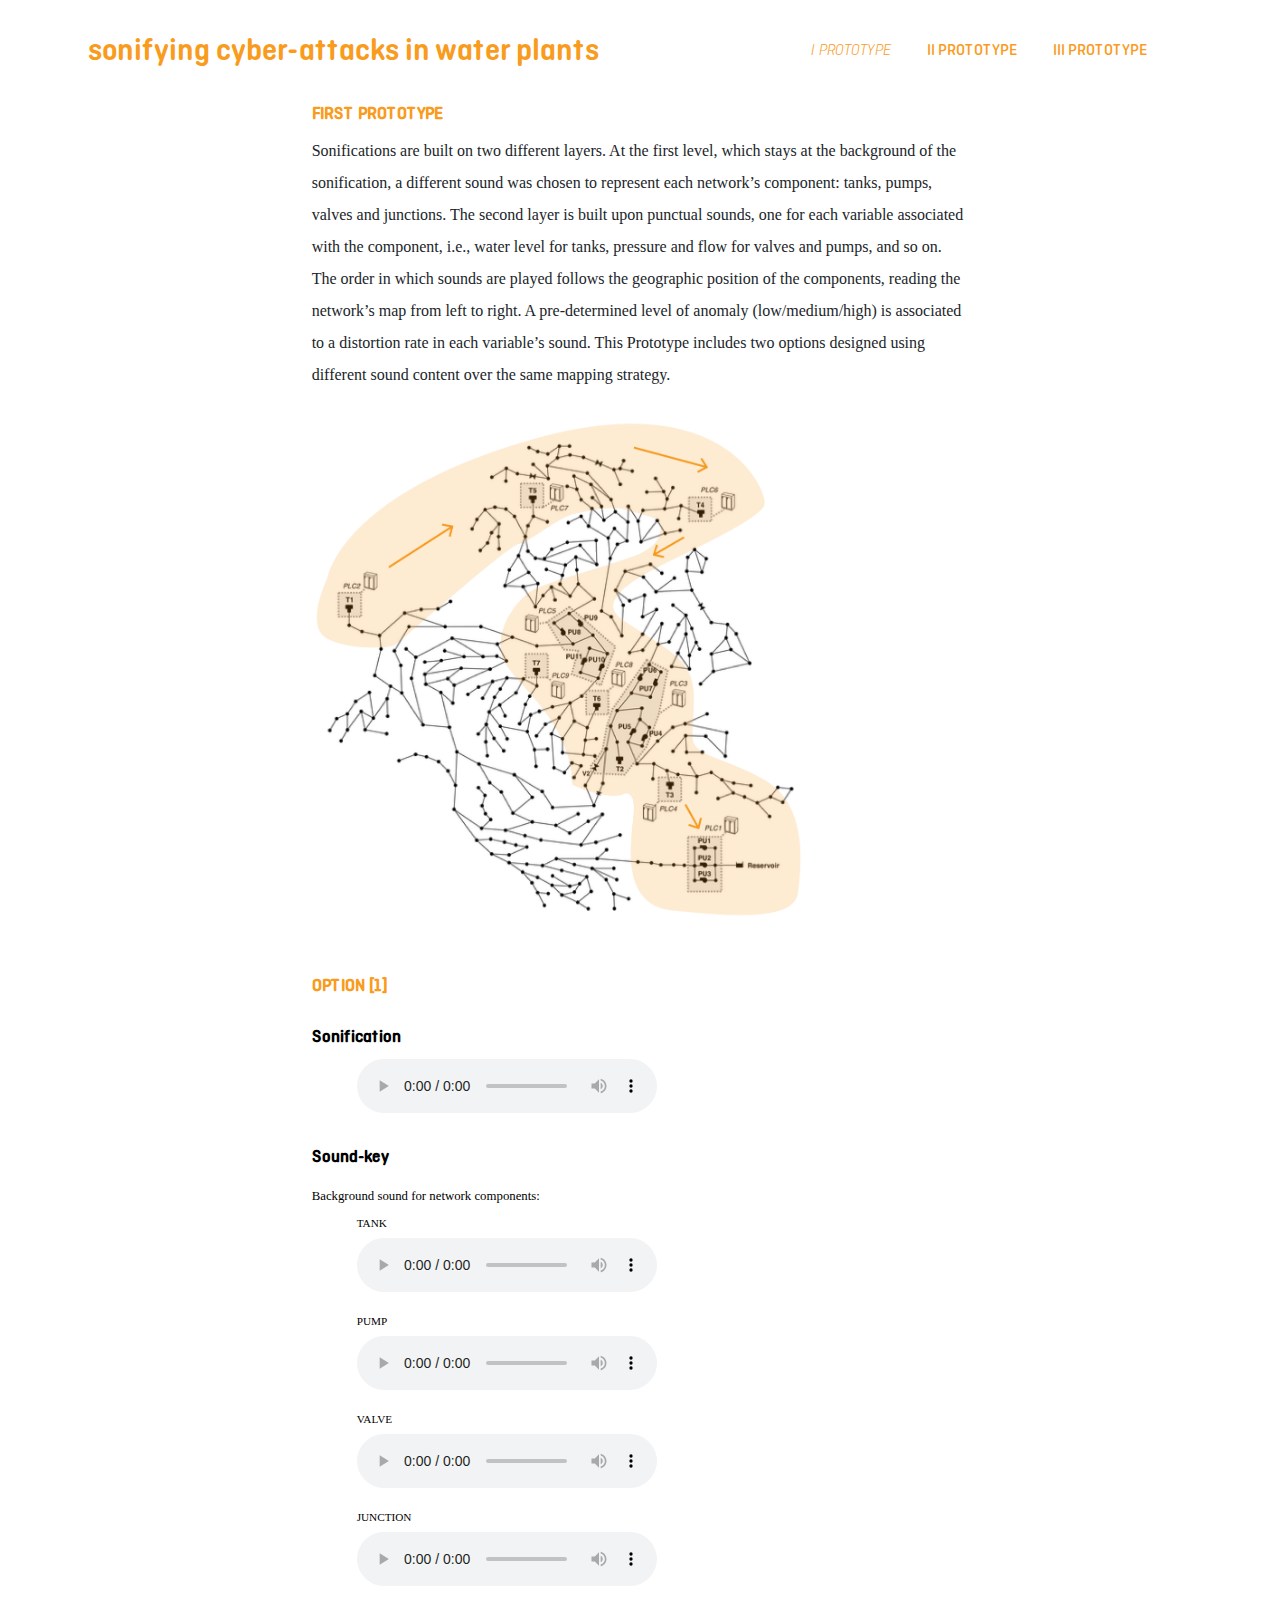
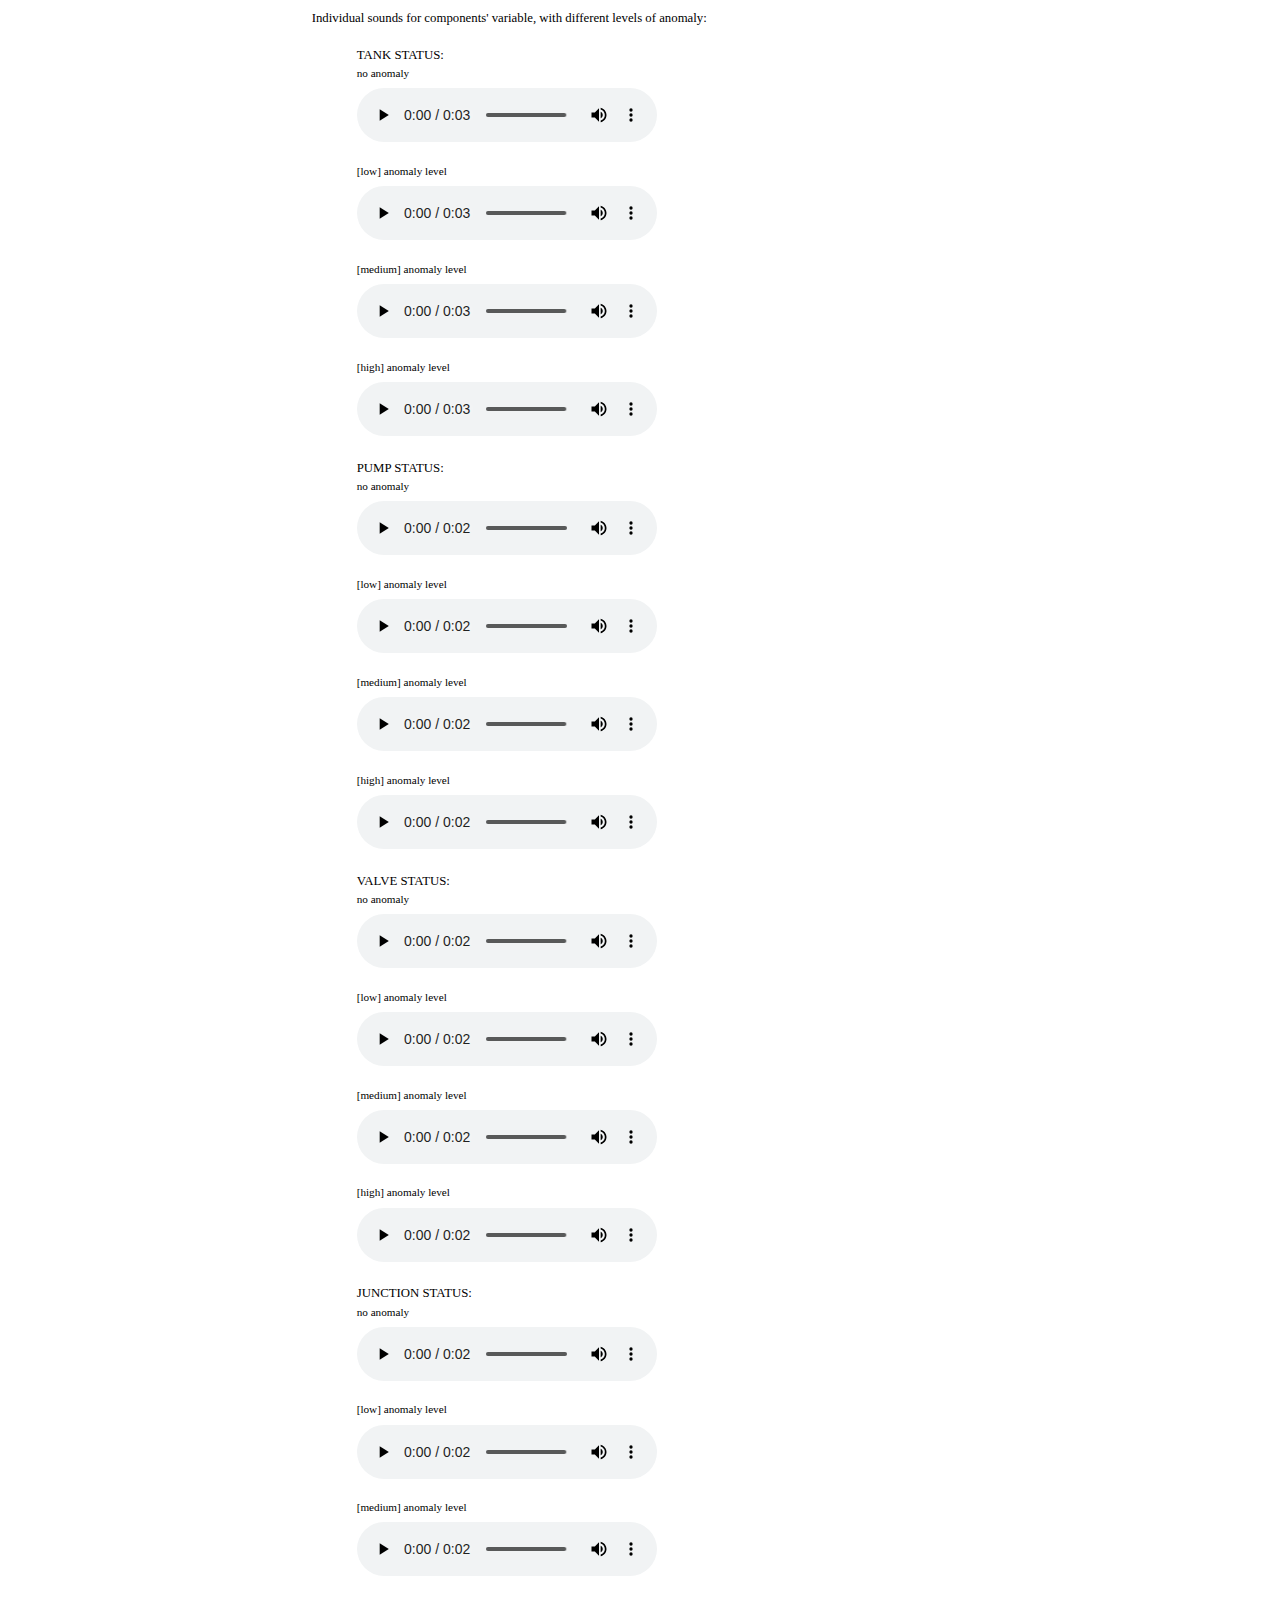
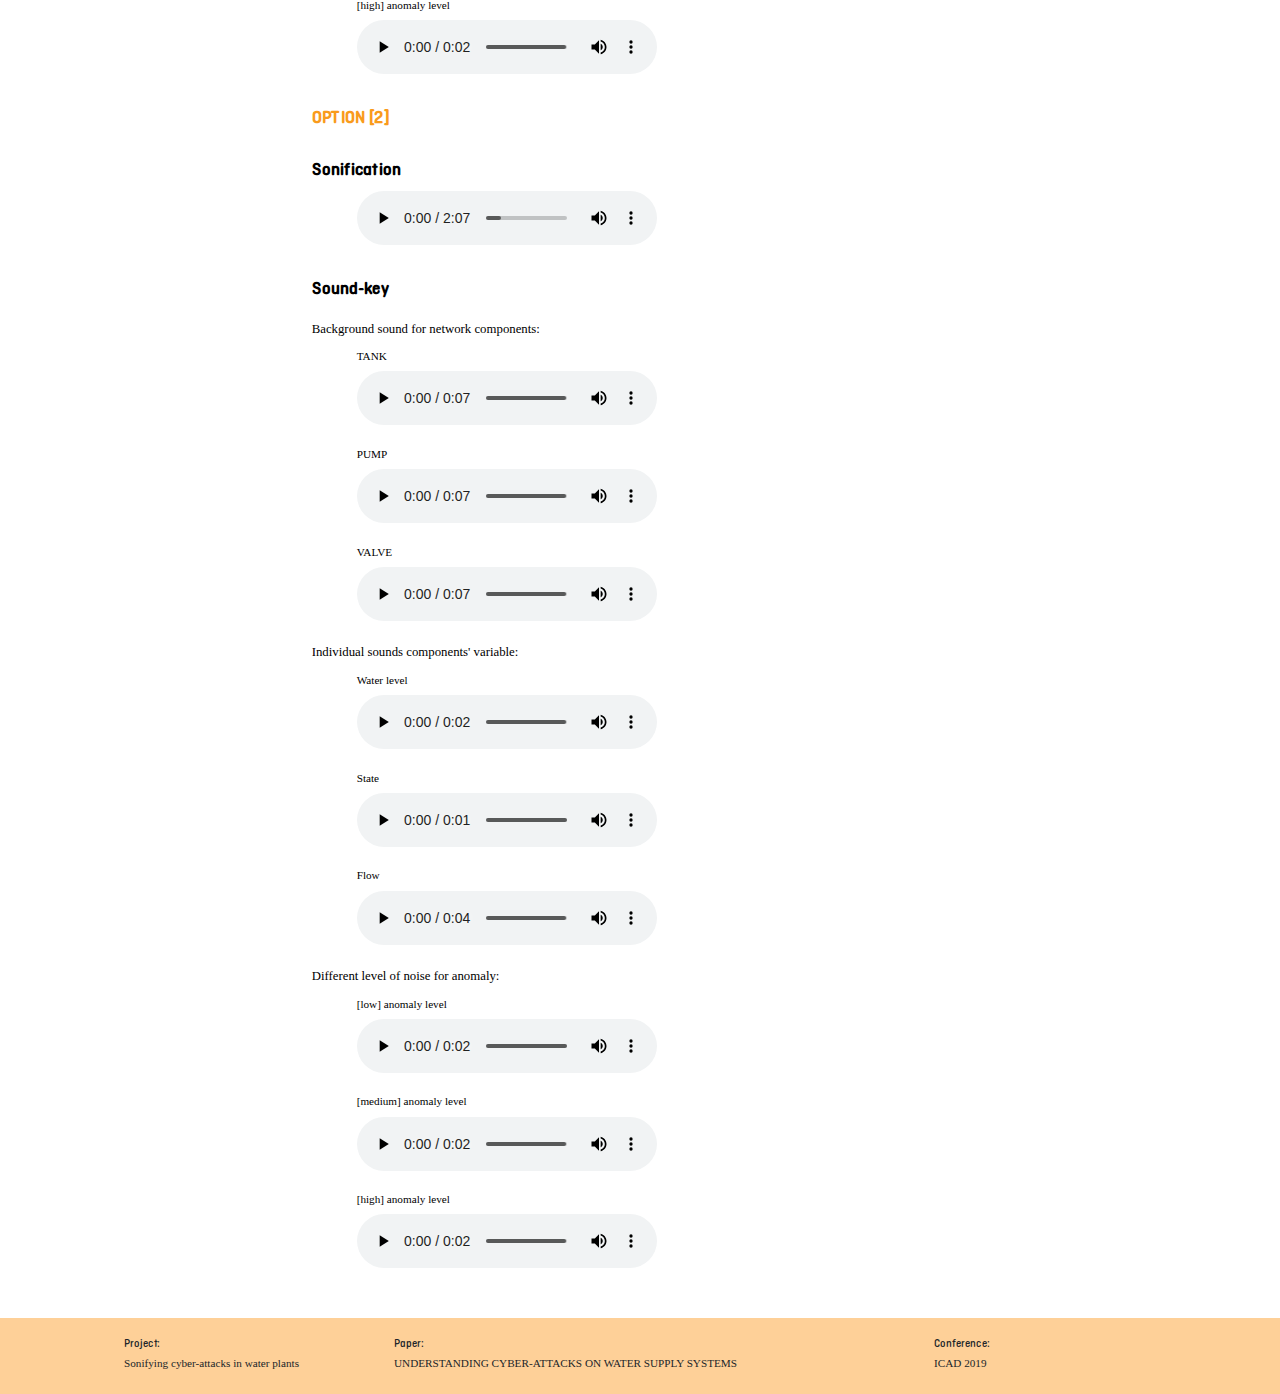
==== p1.html @ e841130e "01" ====
<!DOCTYPE html>
<html>

<head>
	<meta charset="utf-8">
	<meta name="viewport" content="width=device-width, initial-scale=1, shrink-to-fit=no">
	<title>data\sonification project:</title>

	<!-- fav icon link -->
	<link rel="shortcut icon" type="image/png" href="assets/fav.png" />

	<!-- fonts link -->
	<link href="https://fonts.googleapis.com/css?family=Chivo:100,300,400,700,900" rel="stylesheet">

	<link href="https://fonts.googleapis.com/css?family=Montserrat:100,200,300,400,400i,500,600,700,900" rel="stylesheet">

	<!-- Bootstrap CSS -->
	<link rel="stylesheet" href="https://maxcdn.bootstrapcdn.com/bootstrap/4.0.0/css/bootstrap.min.css" integrity="sha384-Gn5384xqQ1aoWXA+058RXPxPg6fy4IWvTNh0E263XmFcJlSAwiGgFAW/dAiS6JXm" crossorigin="anonymous">

	<!-- Your CSS -->
	<link rel="stylesheet" type="text/css" href="style.css">

</head>


<body>

	<header class="container navbar fixed-top navbar-expand-md">
		<button class="navbar-toggler" type="button" data-toggle="collapse" data-target="#navbar" aria-controls="navbarNav" aria-expanded="false" aria-label="Toggle navigation">
    		<span class="navbar-toggler-icon"></span>
  		</button>
		<a class="name" href="index.html">sonifying cyber-attacks in water plants</a>
		<div class="name2" href="presentation.html">s-c-a-w-p</div>
		<div class="collapse navbar-collapse justify-content-end" id="navbar">
			<a class="ciccio" href="p1.html">I PROTOTYPE</a>
			<a class="slim" href="p2.html">II PROTOTYPE</a>
			<a class="slim" href="p3.html">III PROTOTYPE</a>
		</div>
	</header>

	<main class="container col-md-7">

		<div class="domanda impo">FIRST PROTOTYPE</div>

		<div class="intro">
			Sonifications are built on two different layers. At the first level, which stays at the background of the sonification, a different sound was chosen to represent each network’s component: tanks, pumps, valves and junctions. The second layer is built upon punctual sounds, one for each variable associated with the component, i.e., water level for tanks, pressure and flow for valves and pumps, and so on. The order in which sounds are played follows the geographic position of the components, reading the network’s map from left to right. A pre-determined level of anomaly (low/medium/high) is associated to a distortion rate in each variable’s sound. This Prototype includes two options designed using different sound content over the same mapping strategy.
		</div>
		<img class="mappa" src="./assets/p1/p1-map.png">

		<div class="domanda impo">OPTION [1]</div>

		<div id="unoa">

			<div class="domanda importante">Sonification</div>
			<div class="district">
				<figure>
					<audio controls src="./assets/p1/o1/Scenario02.wav">
            			Your browser does not support the
						<code>audio</code> element.
    				</audio>
				</figure>
			</div>


			<div class="domanda importante">Sound-key</div>
			<div class="red">Background sound for network components:</div>
			<div class="district">
				<figure>
					<figcaption>TANK</figcaption>
					<audio controls src="./assets/p1/o1/Legenda/Components/Tank_EQ.wav">
            			Your browser does not support the
						<code>audio</code> element.
    				</audio>
				</figure>
				<figure>
					<figcaption>PUMP</figcaption>
					<audio controls src="./assets/p1/o1/Legenda/Components/Pump_EQ.wav">
            			Your browser does not support the
						<code>audio</code> element.
    				</audio>
				</figure>
				<figure>
					<figcaption>VALVE</figcaption>
					<audio controls src="./assets/p1/o1/Legenda/Components/Valve_EQ.wav">
            			Your browser does not support the
						<code>audio</code> element.
    				</audio>
				</figure>
				<figure>
					<figcaption>JUNCTION</figcaption>
					<audio controls src="./assets/p1/o1/Legenda/Components/Pressure_EQ.wav">
            			Your browser does not support the
						<code>audio</code> element.
    				</audio>
				</figure>

			</div>

			<div class="red">Individual sounds for components' variable, with different levels of anomaly:</div>
			<div class="district">
				<div class="red">TANK STATUS:</div>
				<figure>
					<figcaption>no anomaly</figcaption>
					<audio controls src="./assets/p1/o1/Legenda/Tank_Data/Tank_NoAnomaly.mp3">
            			Your browser does not support the
						<code>audio</code> element.
    				</audio>
				</figure>
				<figure>
					<figcaption>[low] anomaly level</figcaption>
					<audio controls src="./assets/p1/o1/Legenda/Tank_Data/Tank_Anomaly_UnLevel01.mp3">
            			Your browser does not support the
						<code>audio</code> element.
    				</audio>
				</figure>
				<figure>
					<figcaption>[medium] anomaly level</figcaption>
					<audio controls src="./assets/p1/o1/Legenda/Tank_Data/Tank_Anomaly_UnLevel02.mp3">
            			Your browser does not support the
						<code>audio</code> element.
    				</audio>
				</figure>
				<figure>
					<figcaption>[high] anomaly level</figcaption>
					<audio controls src="./assets/p1/o1/Legenda/Tank_Data/Tank_Anomaly_UnLevel03.mp3">
            			Your browser does not support the
						<code>audio</code> element.
    				</audio>
				</figure>
			</div>



			<div class="district">
				<div class="red">PUMP STATUS:</div>
				<figure>
					<figcaption>no anomaly</figcaption>
					<audio controls src="./assets/p1/o1/Legenda/Pump_Data/Pump_NoAnomaly.mp3">
            			Your browser does not support the
						<code>audio</code> element.
    				</audio>
				</figure>
				<figure>
					<figcaption>[low] anomaly level</figcaption>
					<audio controls src="./assets/p1/o1/Legenda/Pump_Data/Pump_Anomaly_UnLevel01.mp3">
            			Your browser does not support the
						<code>audio</code> element.
    				</audio>
				</figure>
				<figure>
					<figcaption>[medium] anomaly level</figcaption>
					<audio controls src="./assets/p1/o1/Legenda/Pump_Data/Pump_Anomaly_UnLevel02.mp3">
            			Your browser does not support the
						<code>audio</code> element.
    				</audio>
				</figure>
				<figcaption>[high] anomaly level</figcaption>
				<figure>
					<audio controls src="./assets/p1/o1/Legenda/Pump_Data/Pump_Anomaly_UnLevel03.mp3">
            			Your browser does not support the
						<code>audio</code> element.
    				</audio>
				</figure>

			</div>


			<div class="district">
				<div class="red">VALVE STATUS:</div>
				<figure>
					<figcaption>no anomaly</figcaption>
					<audio controls src="./assets/p1/o1/Legenda/Valve_Data/Valve_NoAnomalies.mp3">
            			Your browser does not support the
						<code>audio</code> element.
    				</audio>
				</figure>
				<figure>
					<figcaption>[low] anomaly level</figcaption>
					<audio controls src="./assets/p1/o1/Legenda/Valve_Data/Valve_Anomaly_UnLevel01.mp3">
            			Your browser does not support the
						<code>audio</code> element.
    				</audio>
				</figure>
				<figure>
					<figcaption>[medium] anomaly level</figcaption>
					<audio controls src="./assets/p1/o1/Legenda/Valve_Data/Valve_Anomaly_UnLevel02.mp3">
            			Your browser does not support the
						<code>audio</code> element.
    				</audio>
				</figure>
				<figcaption>[high] anomaly level</figcaption>
				<figure>
					<audio controls src="./assets/p1/o1/Legenda/Valve_Data/Valve_Anomaly_UnLevel03.mp3">
            			Your browser does not support the
						<code>audio</code> element.
    				</audio>
				</figure>

			</div>


			<div class="district">
				<div class="red">JUNCTION STATUS:</div>
				<figure>
					<figcaption>no anomaly</figcaption>
					<audio controls src="./assets/p1/o1/Legenda/Pressure_Data/Pressure-NoAnomalies.mp3">
            			Your browser does not support the
						<code>audio</code> element.
    				</audio>
				</figure>
				<figure>
					<figcaption>[low] anomaly level</figcaption>
					<audio controls src="./assets/p1/o1/Legenda/Pressure_Data/Pressure_Anomaly_UnLevel01.mp3">
            			Your browser does not support the
						<code>audio</code> element.
    				</audio>
				</figure>
				<figure>
					<figcaption>[medium] anomaly level</figcaption>
					<audio controls src="./assets/p1/o1/Legenda/Pressure_Data/Pressure_Anomaly_UnLevel02.mp3">
            			Your browser does not support the
						<code>audio</code> element.
    				</audio>
				</figure>
				<figcaption>[high] anomaly level</figcaption>
				<figure>
					<audio controls src="./assets/p1/o1/Legenda/Pressure_Data/Pressure_Anomaly_UnLevel03.mp3">
            			Your browser does not support the
						<code>audio</code> element.
    				</audio>
				</figure>

			</div>


		</div>


		<div class="domanda impo">OPTION [2]</div>

		<div id="unoa">

			<div class="domanda importante">Sonification</div>
			<div class="district">
				<figure>
					<audio controls src="./assets/p1/o2/Scenario01.mp3">
            			Your browser does not support the
						<code>audio</code> element.
    				</audio>
				</figure>
			</div>


			<div class="domanda importante">Sound-key</div>
			<div class="red">Background sound for network components:</div>
			<div class="district">
				<figure>
					<figcaption>TANK</figcaption>
					<audio controls src="./assets/p1/o2/Legenda/tank.mp3">
            			Your browser does not support the
						<code>audio</code> element.
    				</audio>
				</figure>
				<figure>
					<figcaption>PUMP</figcaption>
					<audio controls src="./assets/p1/o2/Legenda/pump.mp3">
            			Your browser does not support the
						<code>audio</code> element.
    				</audio>
				</figure>
				<figure>
					<figcaption>VALVE</figcaption>
					<audio controls src="./assets/p1/o2/Legenda/valve.mp3">
            			Your browser does not support the
						<code>audio</code> element.
    				</audio>
				</figure>

			</div>

			<div class="red">Individual sounds components' variable:</div>
			<div class="district">
				<figure>
					<figcaption>Water level</figcaption>
					<audio controls src="./assets/p1/o2/Legenda/LEVEL-unvaried.mp3">
            			Your browser does not support the
						<code>audio</code> element.
    				</audio>
				</figure>
				<figure>
					<figcaption>State</figcaption>
					<audio controls src="./assets/p1/o2/Legenda/STATE-unvaried.mp3">
            			Your browser does not support the
						<code>audio</code> element.
    				</audio>
				</figure>
				<figure>
					<figcaption>Flow</figcaption>
					<audio controls src="./assets/p1/o2/Legenda/FLOW-unvaried.mp3">
            			Your browser does not support the
						<code>audio</code> element.
    				</audio>
				</figure>

	</div>
			
	<div class="red">Different level of noise for anomaly:</div>
				<div class="district">
					<figure>
						<figcaption>[low] anomaly level</figcaption>
						<audio controls src="./assets/p1/o2/Legenda/level-1.mp3">
            			Your browser does not support the
						<code>audio</code> element.
    				</audio>
					</figure>
					<figure>
						<figcaption>[medium] anomaly level</figcaption>
						<audio controls src="./assets/p1/o2/Legenda/level-2.mp3">
            			Your browser does not support the
						<code>audio</code> element.
    				</audio>
					</figure>
					<figure>
						<figcaption>[high] anomaly level</figcaption>
						<audio controls src="./assets/p1/o2/Legenda/level-3.mp3">
            			Your browser does not support the
						<code>audio</code> element.
    				</audio>
					</figure>


			



			</div>
		</div>







	</main>


<footer id="fondo">
		<div class="container">
			<div class="row fondo justify-content-center">

				<div class="col-3">
					<div class="info">
						Project:
					</div>
					<div class="info0">
						Sonifying cyber-attacks in water plants
					</div>
			
				</div>

				<div class="col-6">
					<div class="info">
						Paper:
					</div>
					<div class="info0">
						UNDERSTANDING CYBER-ATTACKS ON WATER SUPPLY SYSTEMS
					</div>
					
				</div>
				<div class="col-3">
					<div class="info">
						Conference:
					</div>
					<div class="info0">
						ICAD 2019
					</div>
				</div>
				
				



			</div>
		</div>
	</footer>


	<script src="https://code.jquery.com/jquery-3.2.1.slim.min.js" integrity="sha384-KJ3o2DKtIkvYIK3UENzmM7KCkRr/rE9/Qpg6aAZGJwFDMVNA/GpGFF93hXpG5KkN" crossorigin="anonymous"></script>
	<script src="https://cdnjs.cloudflare.com/ajax/libs/popper.js/1.12.9/umd/popper.min.js" integrity="sha384-ApNbgh9B+Y1QKtv3Rn7W3mgPxhU9K/ScQsAP7hUibX39j7fakFPskvXusvfa0b4Q" crossorigin="anonymous"></script>
	<script src="https://maxcdn.bootstrapcdn.com/bootstrap/4.0.0/js/bootstrap.min.js" integrity="sha384-JZR6Spejh4U02d8jOt6vLEHfe/JQGiRRSQQxSfFWpi1MquVdAyjUar5+76PVCmYl" crossorigin="anonymous"></script>

</body>

</html>
---- style.css ----
html {
	--video-width: 300px;
}

header {
	margin-left: 1vh;
	padding-right: 1vh;
}

.container {
	padding-left: 5vh;
	padding-right: 5vh;
}

main {
	margin-top: 100px;
	margin-bottom: 5vh;
}

.footer_img {
	width: 120px;
	height: auto;
}

.appearance {
	padding-left: 50px;
}



#red_appearance_nav {
	padding-right: 30vh;
}





/*! ------------- sezioni -------------- */

/*
.sectionTop {
  background:gray;
  margin-top:30px;
  padding-left:0px;
  padding-right:0px;
}
*/

.intro {
	font-family: 'helvetica-light';
	font-size: 0.9rem;
	font-weight: 300;
	padding-top: 1vh;
	/*	padding-bottom: 2vh;*/
	text-align: left;
	line-height: 1.7rem;
}

.speciale {
	font-family: 'Chivo';
	font-size: 0.9rem;
	font-weight: 700;
	display: inline;
}

.sub {
	font-family: 'Chivo';
	font-size: 0.8rem;
	font-weight: 300;
	display: inline;
	color: lightgray;
}

.specific {
	font-family: 'Chivo';
	font-size: 0.8rem;
	font-weight: 300;
	color: #F99B1C;
	display: inline;
}



#datasonification {
	margin-top: 5vh;
}

#project {
	margin-top: 0vh;
}

#keysound {
	/*		background: purple;*/
}


/*! ------------------------------------------ NAVBAR ------------------------------------------ */

/* The navigation bar */

.navbar {
	background-color: white;
	padding-left: 0px;
}


.navbar-toggler {
	/*	background-image: './assets/hamburger.png';*/
	background-color: transparent;
	border: transparent;
}

.button {
	background-color: transparent;
	border: transparent;
}


.navbar-toggler-icon {
	/*	background-image: './assets/hamburger.png';*/
	border: 1px solid #F99B1C;
}





/* Links inside the navbar */

.navbar a {
	/*	float: left;*/
	display: block;
	color: #F99B1C;
	/*	text-align: center;*/
	padding: 2vh;
	text-decoration: none;
}

.slim {
	font-family: 'ciu-regular';
}

.ciccio {
	font-family: 'ciu-italic';
}




figcaption {
	/*    padding-top: 2vh;*/
	padding-bottom: 0.7vh;
}





/*


.nav a {
	float: left;
	display: block;
	color: red;
	text-align: center;
	padding: 2vh;
	text-decoration: none;
	font-family: 'Chivo';
	font-weight: 300;
}
*/

/* Change background on mouse-over */

.navbar a:hover {
	color: #F99B1C;
	text-decoration: none;
	font-family: 'ciu-italic';
	font-weight: 700;
}

.capitolo {
	color: black;
	text-decoration: none;
	font-family: 'ciu-regular';
	font-size: 0.8rem;
}

/* Main content */

/*
.main {
  margin-top: 30px;  Add a top margin to avoid content overlay 
}
*/

/*! ------------------------------------------ video --------------------------------------------- */

.video {
	width: var(--video-width);
	height: calc(var(--video-width) / 16 * 9);
}



/*! ------------------------------------------ HEADER-text --------------------------------------------- */

@font-face {
	font-family: ariah;
	src: url(./assets/font/ariah.ttf);
}

.name {
	margin-top: 0vh;
	font-family: 'ciu-bold';
	color: black;
	text-align: left;
	font-size: 0rem;
}

.name2 {
	margin-top: 0vh;
	font-family: 'ciu-bold';
	color: black;
	text-align: left;
	font-size: 1.1rem;
}

@font-face {
	font-family: ciu-regular;
	src: url(./assets/font/ciu-regular.ttf);
}

@font-face {
	font-family: ciu-italic;
	src: url(./assets/font/ciu-italic.ttf);
}

@font-face {
	font-family: ciu-bold;
	src: url(./assets/font/ciu-bold.ttf);
}

@font-face {
	font-family: helvetica-light;
	src: url(./assets/font/helvetica-light.ttf);
}

/*! ------------------------------------------  rules.html ------------------------------------------ */

.domanda {
	margin-top: 2.8vh;
	font-family: 'ciu-regular';
	font-weight: 300;
	color: #7A51A0;
	font-size: 0.8rem;
}

.paper {
	margin-top: 2vh;
	font-family: 'ciu-regular';
	font-weight: 300;
	color: lightgray;
	font-size: 1rem;
}

.domandap {
	margin-top: 5vh;
	font-family: 'ciu-regular';
	font-weight: 300;
	color: #7A51A0;
	font-size: 0.8rem;
}


.impo {
	color: #F99B1C;
	font-weight: 700;
}

.importante {
	color: black;
	font-weight: 700;
}

.red {
	font-family: 'helvetica-light';
	font-size: 0.8rem;
	margin-top: 2vh;
	color: black;
	font-weight: 200;
}

.risposta {
	/*	background: pink;*/
	margin-left: 3vh;
	margin-right: 3vh;
	margin-top: 1vh;
	font-family: 'helvetica-light';
	font-weight: 400;
	font-size: 0.7rem;
	text-align: justify;
	line-height: 1.3rem;
}

.rispostain {
	/*	background: pink;*/
	margin-left: 3vh;
	margin-right: 3vh;
	margin-top: 1vh;
	font-family: 'helvetica-light';
	font-weight: 400;
	font-size: 0.7rem;
	text-align: justify;
	line-height: 1.3rem;
}

.par1 {
	margin-left: 6vh;
	margin-right: 3vh;
	margin-top: 2vh;
	font-family: 'helvetica-light';
	font-weight: 400;
	font-size: 0.6rem;
}

.par2 {
	margin-left: 8vh;
	margin-right: 3vh;
	margin-top: 0.6vh;
	font-family: 'helvetica-light';
	font-weight: 200;
	font-size: 0.6rem;
}

.par3 {
	margin-left: 8vh;
	margin-right: 3vh;
	margin-top: 0.6vh;
	margin-bottom: 1.2vh;
	font-family: 'helvetica-light';
	font-weight: 200;
	font-size: 0.6rem;
}


.doc {
	/*	background: pink;*/
	margin-left: 3vh;
	margin-right: 3vh;
	margin-top: 1vh;
	font-family: 'ciu-regular';
	font-weight: 100;
	font-size: 0.5rem;
	text-align: justify;
	line-height: 1rem;
}

.doc2 {
	/*	background: pink;*/
	margin-left: 0vh;
	margin-right: 0vh;
	margin-top: 0.2vh;
	font-family: 'ciu-regular';
	font-weight: 100;
	font-size: 0.5rem;
	text-align: justify;
	line-height: 1rem;
}

.scenario a {
	/*	background: pink;*/
	margin-left: 1vh;
	margin-top: 1vh;
	font-family: 'ciu-light';
	font-style: italic;
	font-weight: 300;
	font-size: 0.9rem;
	color: black;
}

.scenario a:hover {
	font-family: 'ciu-italic';
	font-style: normal;
	color: black;
	font-weight: 700;
	text-decoration: none;
}



.rispvideo {
	background: transparent;
	margin-left: 3vh;
	margin-top: 3vh;
	/*	height:100%;*/
}

ul {
	list-style: none;
	margin-left: 0;
	padding-left: 1em;
	text-indent: -1em;
}

li {
	font-weight: 500;
	list-style: none;
	margin-top: 2vh;
}

dd {
	font-weight: 100;
	list-style: none;
	text-indent: 2em;
	margin-bottom: 0px;
}


.ref {
	font-family: 'helvetica-light';
	font-weight: 100;
	font-style: italic;
	color: black;
}

.x {
	font-family: 'ciu-regular';
	font-weight: 100;
	font-style: italic;
	color: black;
}

.x:hover {
	font-style: normal;
	color: black;
	font-weight: 500;
	text-decoration: none;
}

.parti {
	font-family: 'ciu-regular';
	font-weight: 600;
	color: black;
	display: inline;
}

.rispostaDown {
	margin-left: 3vh;
	margin-right: 3vh;
	margin-top: 2vh;
	font-family: 'helvetica-light';
	font-weight: 400;
	font-size: 0.7rem;
	text-align: justify;
	line-height: 1.3rem;
}


.esempi {
	font-family: 'ciu-italic';
	color: black
}

.esempi:hover {
	font-family: 'ciu-bold';
	color: black;
	text-decoration: none;
}

.esempiRed {
	font-family: 'ciu-italic';
	color: red
}

.esempiRed:hover {
	font-style: normal;
	color: red;
	font-weight: 700;
	text-decoration: none;
}

.esempi:visited {
	text-decoration: line-through;
}



#fondo {
	background: #FED098;
}

/*
#unoa {
	padding-top: 10vh;
}
*/

#duea {
/*	padding-top: 10vh;*/
}

#unob {
/*	padding-top: 10vh;*/
}

#dueb {
/*
	padding-top: 10vh;
	padding-top: 10vh;
*/
}



.info {
	margin-left: 1vh;
	margin-top: 2vh;
	margin-bottom: 0.2vh;
	font-family: 'ciu-regular';
	font-weight: 200;
	font-size: 0.4rem;
}

.info0 {
	margin-left: 1vh;
	margin-top: 0.2vh;
	margin-bottom: 2.5vh;
	font-family: 'helvetica-light';
	font-weight: 200;
	font-size: 0.4rem;
}

.infoF {
	margin-left: 1vh;
	margin-top: 1.5vh;
	margin-bottom: 2vh;
	font-family: 'Chivo';
	font-weight: 200;
	font-size: 0.4rem;
}

.spaziologo {
	margin-left: 1vh;
	margin-top: 3vh;
	margin-bottom: 2vh;
	font-family: 'Chivo';
	font-weight: 200;
	font-size: 0.4rem;
}

.info1 {
	margin-left: 1vh;
	margin-top: 1vh;
	margin-bottom: 0.2vh;
	font-family: 'Montserrat';
	font-weight: 200;
	font-size: 0.4rem;
}

.info2 {
	margin-left: 1vh;
	margin-top: 0.2vh;
	margin-bottom: 0.2vh;
	font-family: 'Montserrat';
	font-weight: 200;
	font-size: 0.4rem;
}

.info3 {
	margin-left: 1vh;
	margin-top: 0.2vh;
	margin-bottom: 2vh;
	font-family: 'Montserrat';
	font-weight: 200;
	font-size: 0.4rem;
}

.infoP {
	margin-left: 1vh;
	margin-top: 0.2vh;
	margin-bottom: 0.2vh;
	font-family: 'Montserrat';
	font-weight: 200;
	font-size: 0.4rem;
}

.infoP2 {
	margin-left: 1vh;
	margin-top: 0.2vh;
	margin-bottom: 2vh;
	font-family: 'Montserrat';
	font-weight: 200;
	font-size: 0.4rem;
}

.slide {
	width: 330px;
}

.mappa {
	margin-top: 3vh;
	margin-bottom: 3vh;
	width: 300px;
}

.district {
	margin-left: 5vh;
	margin-top: 1vh;
	font-family: 'helvetica-light';
	font-weight: 100;
	color: black;
	font-size: 0.7rem;
}




/* Media queries */

/*// Small devices (landscape phones, 576px and up)*/

@media (min-width: 576px) {
	html {
		--video-width: 430px;
	}
	.slide {
		width: 500px;
	}
	.mappa {
		width: 400px;
	}
	.intro {
		font-size: 0.9rem;
		line-height: 1.9rem;
		font-weight: 300rem;
	}
	.name {
		font-size: 0rem;
	}
	.name2 {
		font-size: 1.5rem;
	}
	.domanda {
		font-size: 0.9rem;
	}
	.domandap {
		font-size: 0.9rem;
	}
	.sub {
		font-size: 0.7rem;
	}
	.capitolo {
		font-size: 0.9rem;
	}
	.risposta {
		font-size: 0.9rem;
		line-height: 1.7rem;
	}
	.rispostaDown {
		font-size: 0.9rem;
		line-height: 1.7rem;
	}
	.rispostain {
		font-size: 0.9rem;
		line-height: 1.7rem;
	}
	.par1 {
		font-size: 0.7rem;
	}
	.par2 {
		font-size: 0.7rem;
	}
	.par3 {
		font-size: 0.7rem;
	}
	.specific {
		font-size: 0.7rem;
	}

	.doc {
		font-size: 0.8rem;
		line-height: 1.5rem;
	}
	.doc2 {
		font-size: 0.8rem;
		line-height: 1.5rem;
	}
	.info {
		font-size: 0.4rem;
	}
	.info0 {
		font-size: 0.4rem;
	}
	.info1 {
		font-size: 0.4rem;
	}
	.info2 {
		font-size: 0.4rem;
	}
	.info3 {
		font-size: 0.4rem;
	}
	.infoP {
		font-size: 0.4rem;
	}
	.infoP2 {
		font-size: 0.4rem;
	}


	#link_appearance_nav {
		padding-right: 10vh;
	}

}

/*// Medium devices (tablets, 768px and up)*/

@media (min-width: 768px) {
	html {
		--video-width: 340px;
	}
	.slide {
		width: 700px;
	}
	.mappa {
		width: 500px;
	}
	.name {
		font-size: 0rem;
	}
	.name2 {
		font-size: 1.7rem;
	}

}

/*// Large devices (desktops, 992px and up)*/

@media (min-width: 992px) {
	html {
		--video-width: 470px;
	}
	.footer_img {
		width: 200px;
		height: auto;
	}
	.name {
		font-size: 1.5rem;
	}
	.name2 {
		font-size: 0rem;
	}
	.intro {
		font-size: 1rem;
		line-height: 2rem;
		font-weight: 300;
	}
	.domanda {
		font-size: 1.1rem;
	}
	.domandap {
		font-size: 1.1rem;
	}
	.sub {
		font-size: 0.9rem;
	}
	.capitolo {
		font-size: 1rem;
	}
	.risposta {
		font-size: 1rem;
		line-height: 2rem;
	}
	.rispostaDown {
		font-size: 1rem;
		line-height: 2rem;
	}
	.rispostain {
		font-size: 1rem;
		line-height: 2rem;
	}
	.par1 {
		font-size: 0.9rem;
	}
	.par2 {
		font-size: 0.9rem;
	}
	.par3 {
		font-size: 0.9rem;
	}
	.specific {
		font-size: 0.9rem;
	}

	.doc {
		font-size: 0.9rem;
		line-height: 1.8rem;
	}
	.doc2 {
		font-size: 0.9rem;
		line-height: 1.8rem;
	}
	.info {
		font-size: 0.7rem;
	}
	.info1 {
		font-size: 0.7rem;
	}
	.info0 {
		font-size: 0.7rem;
	}
	.info2 {
		font-size: 0.7rem;
	}
	.info3 {
		font-size: 0.7rem;
	}
	.infoP {
		font-size: 0.7rem;
	}
	.infoP2 {
		font-size: 0.7rem;
	}
}

/*// Extra large devices (large desktops, 1200px and up)*/

@media (min-width: 1200px) {
	html {
		--video-width: 470px;
	}
	.name {
		font-size: 2rem;
	}
	.name2 {
		font-size: 0rem;
	}
}

@media (min-width: 1400px) {
	html {
		--video-width: 670px;
	}
	.name {
		font-size: 2rem;
	}
	.name2 {
		font-size: 0rem;
	}
}
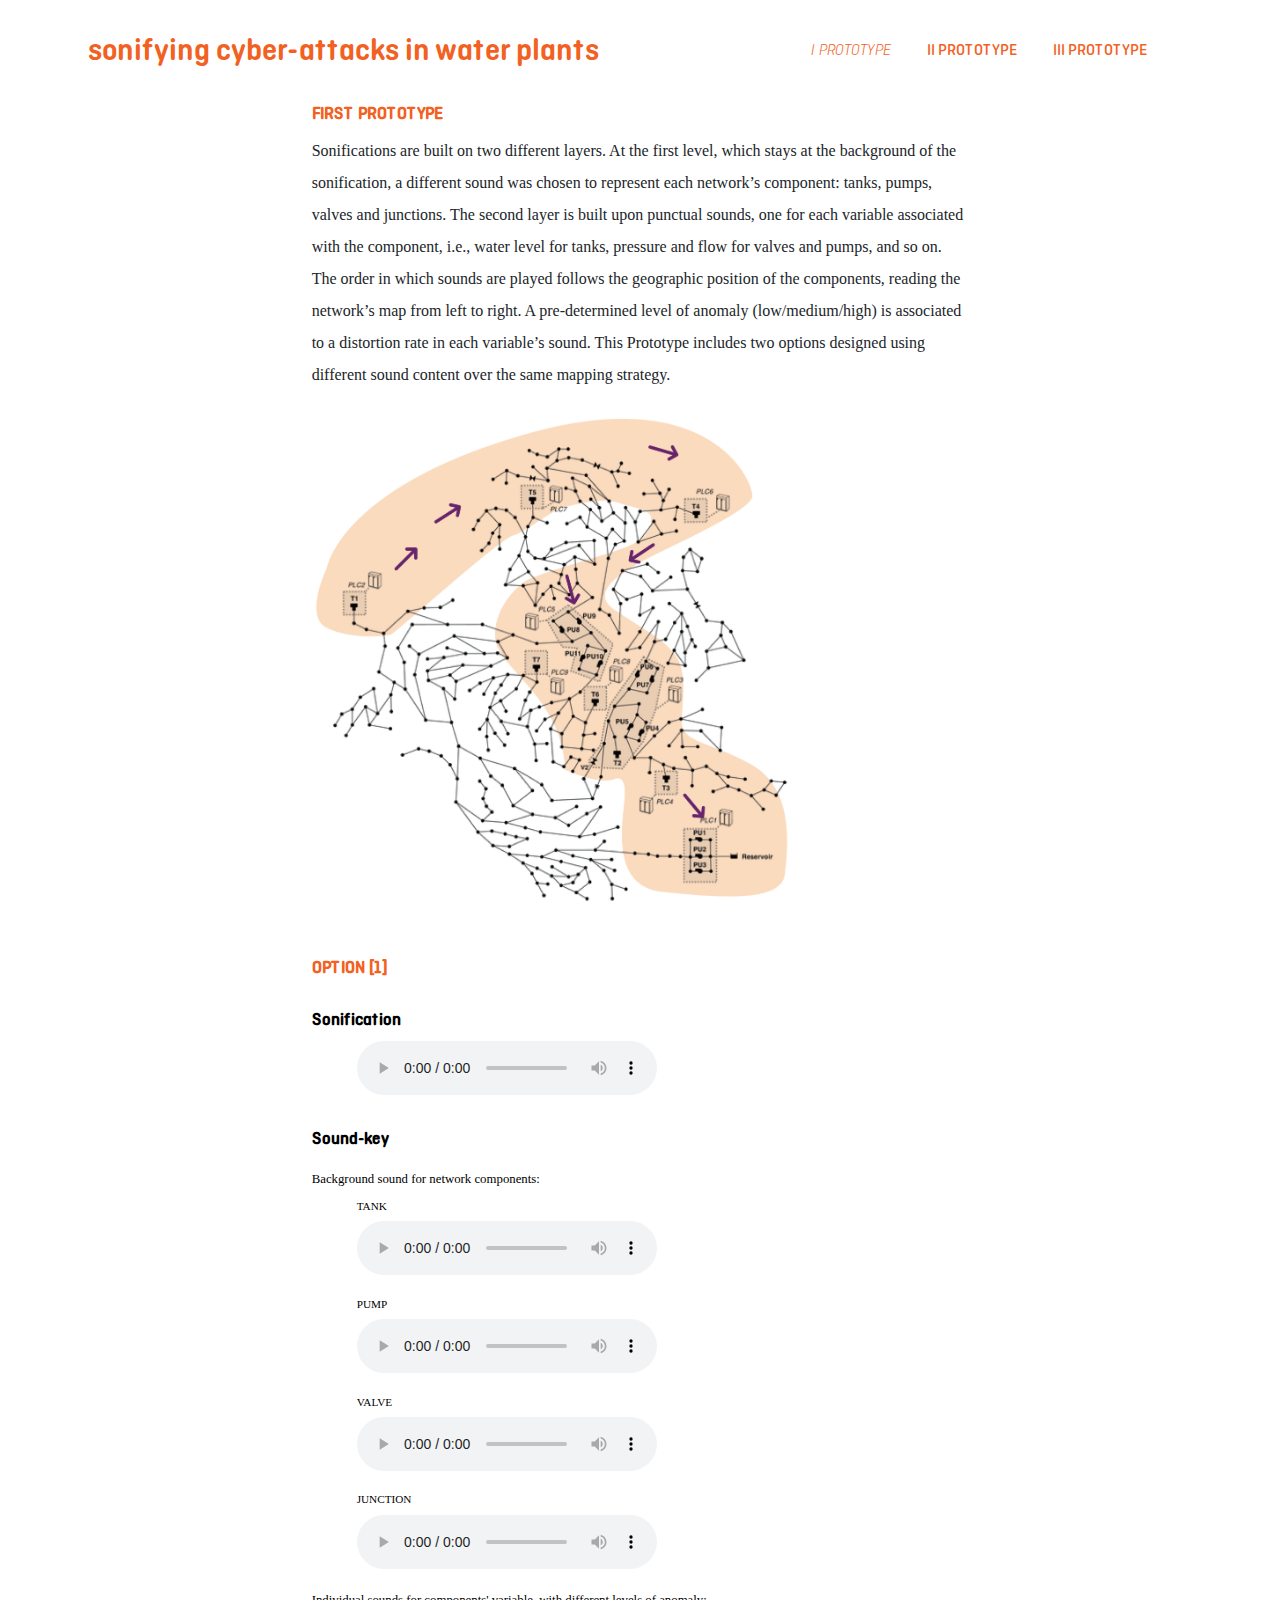
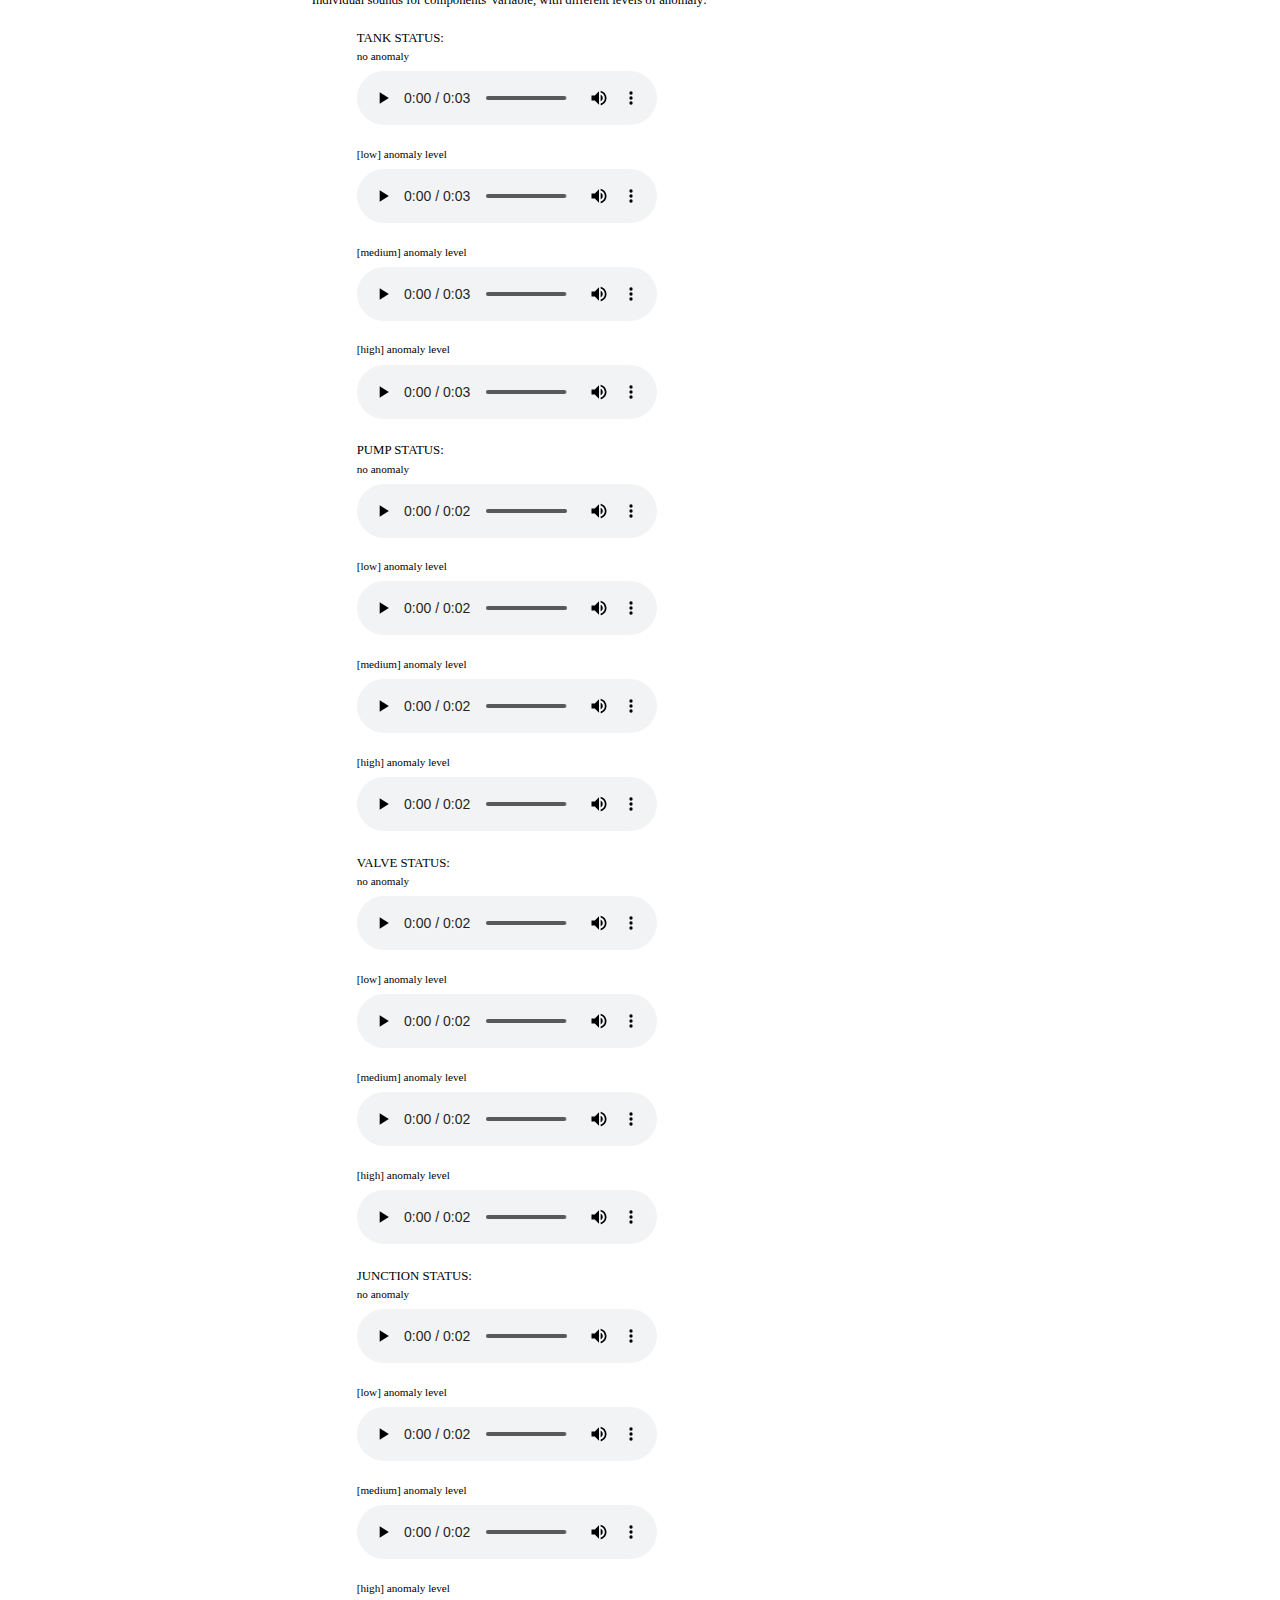
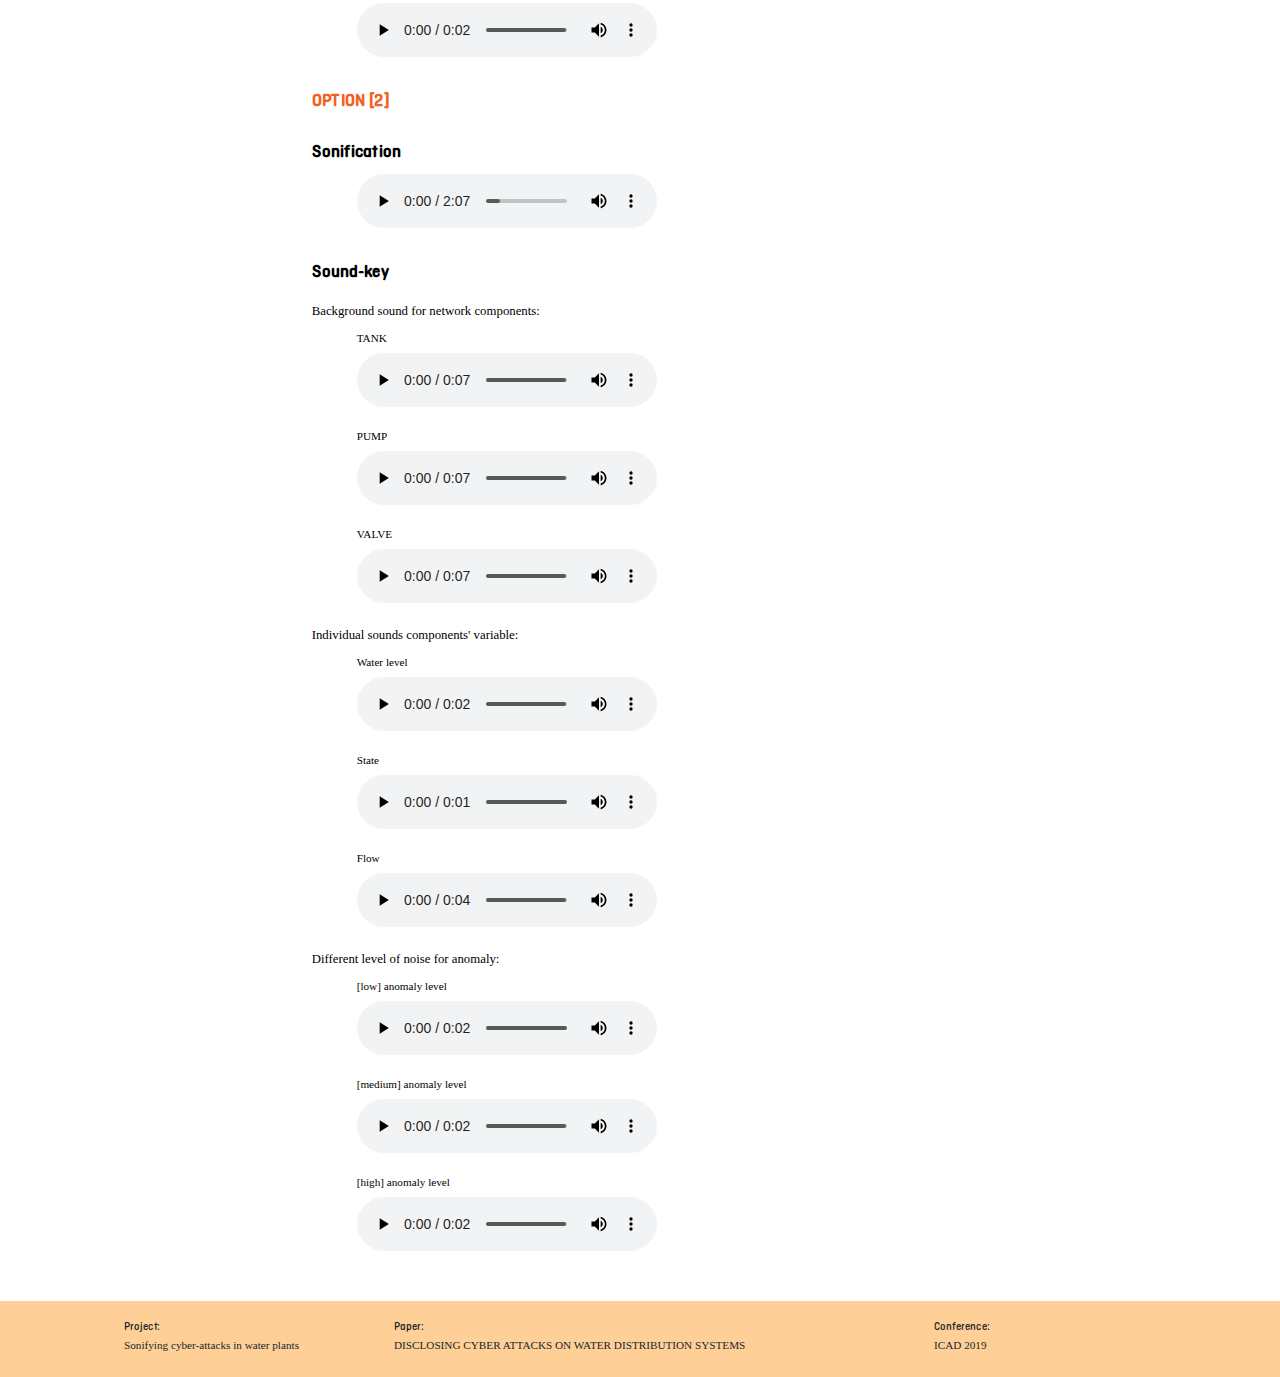
==== commit 480c8496: "29031918" ====
--- a/p1.html
+++ b/p1.html
@@ -7,7 +7,7 @@
 	<title>data\sonification project:</title>
 
 	<!-- fav icon link -->
-	<link rel="shortcut icon" type="image/png" href="assets/fav.png" />
+	<link rel="shortcut icon" type="image/png" href="assets/fav5.png" />
 
 	<!-- fonts link -->
 	<link href="https://fonts.googleapis.com/css?family=Chivo:100,300,400,700,900" rel="stylesheet">
@@ -364,7 +364,7 @@
 						Paper:
 					</div>
 					<div class="info0">
-						UNDERSTANDING CYBER-ATTACKS ON WATER SUPPLY SYSTEMS
+						DISCLOSING CYBER ATTACKS ON WATER DISTRIBUTION SYSTEMS
 					</div>
 					
 				</div>
--- a/style.css
+++ b/style.css
@@ -76,7 +76,7 @@
 	font-family: 'Chivo';
 	font-size: 0.8rem;
 	font-weight: 300;
-	color: #F99B1C;
+	color: #f26122;
 	display: inline;
 }
 
@@ -119,7 +119,7 @@
 
 .navbar-toggler-icon {
 	/*	background-image: './assets/hamburger.png';*/
-	border: 1px solid #F99B1C;
+	border: 1px solid #f26122;
 }
 
 
@@ -131,7 +131,7 @@
 .navbar a {
 	/*	float: left;*/
 	display: block;
-	color: #F99B1C;
+	color: #f26122;
 	/*	text-align: center;*/
 	padding: 2vh;
 	text-decoration: none;
@@ -175,7 +175,7 @@
 /* Change background on mouse-over */
 
 .navbar a:hover {
-	color: #F99B1C;
+	color: #f26122;
 	text-decoration: none;
 	font-family: 'ciu-italic';
 	font-weight: 700;
@@ -215,7 +215,7 @@
 .name {
 	margin-top: 0vh;
 	font-family: 'ciu-bold';
-	color: black;
+	color: #f26122;
 	text-align: left;
 	font-size: 0rem;
 }
@@ -223,7 +223,7 @@
 .name2 {
 	margin-top: 0vh;
 	font-family: 'ciu-bold';
-	color: black;
+	color: #f26122;
 	text-align: left;
 	font-size: 1.1rem;
 }
@@ -249,12 +249,16 @@
 }
 
 /*! ------------------------------------------  rules.html ------------------------------------------ */
+* {
+	outline: none;
+}
+
 
 .domanda {
 	margin-top: 2.8vh;
 	font-family: 'ciu-regular';
 	font-weight: 300;
-	color: #7A51A0;
+	color: #68246c;
 	font-size: 0.8rem;
 }
 
@@ -266,17 +270,25 @@
 	font-size: 1rem;
 }
 
+.paper2 {
+	margin-top: 2vh;
+	font-family: 'ciu-regular';
+	font-weight: 300;
+	color: #68246c;
+	font-size: 1.2rem;
+}
+
 .domandap {
 	margin-top: 5vh;
 	font-family: 'ciu-regular';
 	font-weight: 300;
-	color: #7A51A0;
+	color: #68246c;
 	font-size: 0.8rem;
 }
 
 
 .impo {
-	color: #F99B1C;
+	color: #f26122;
 	font-weight: 700;
 }
 
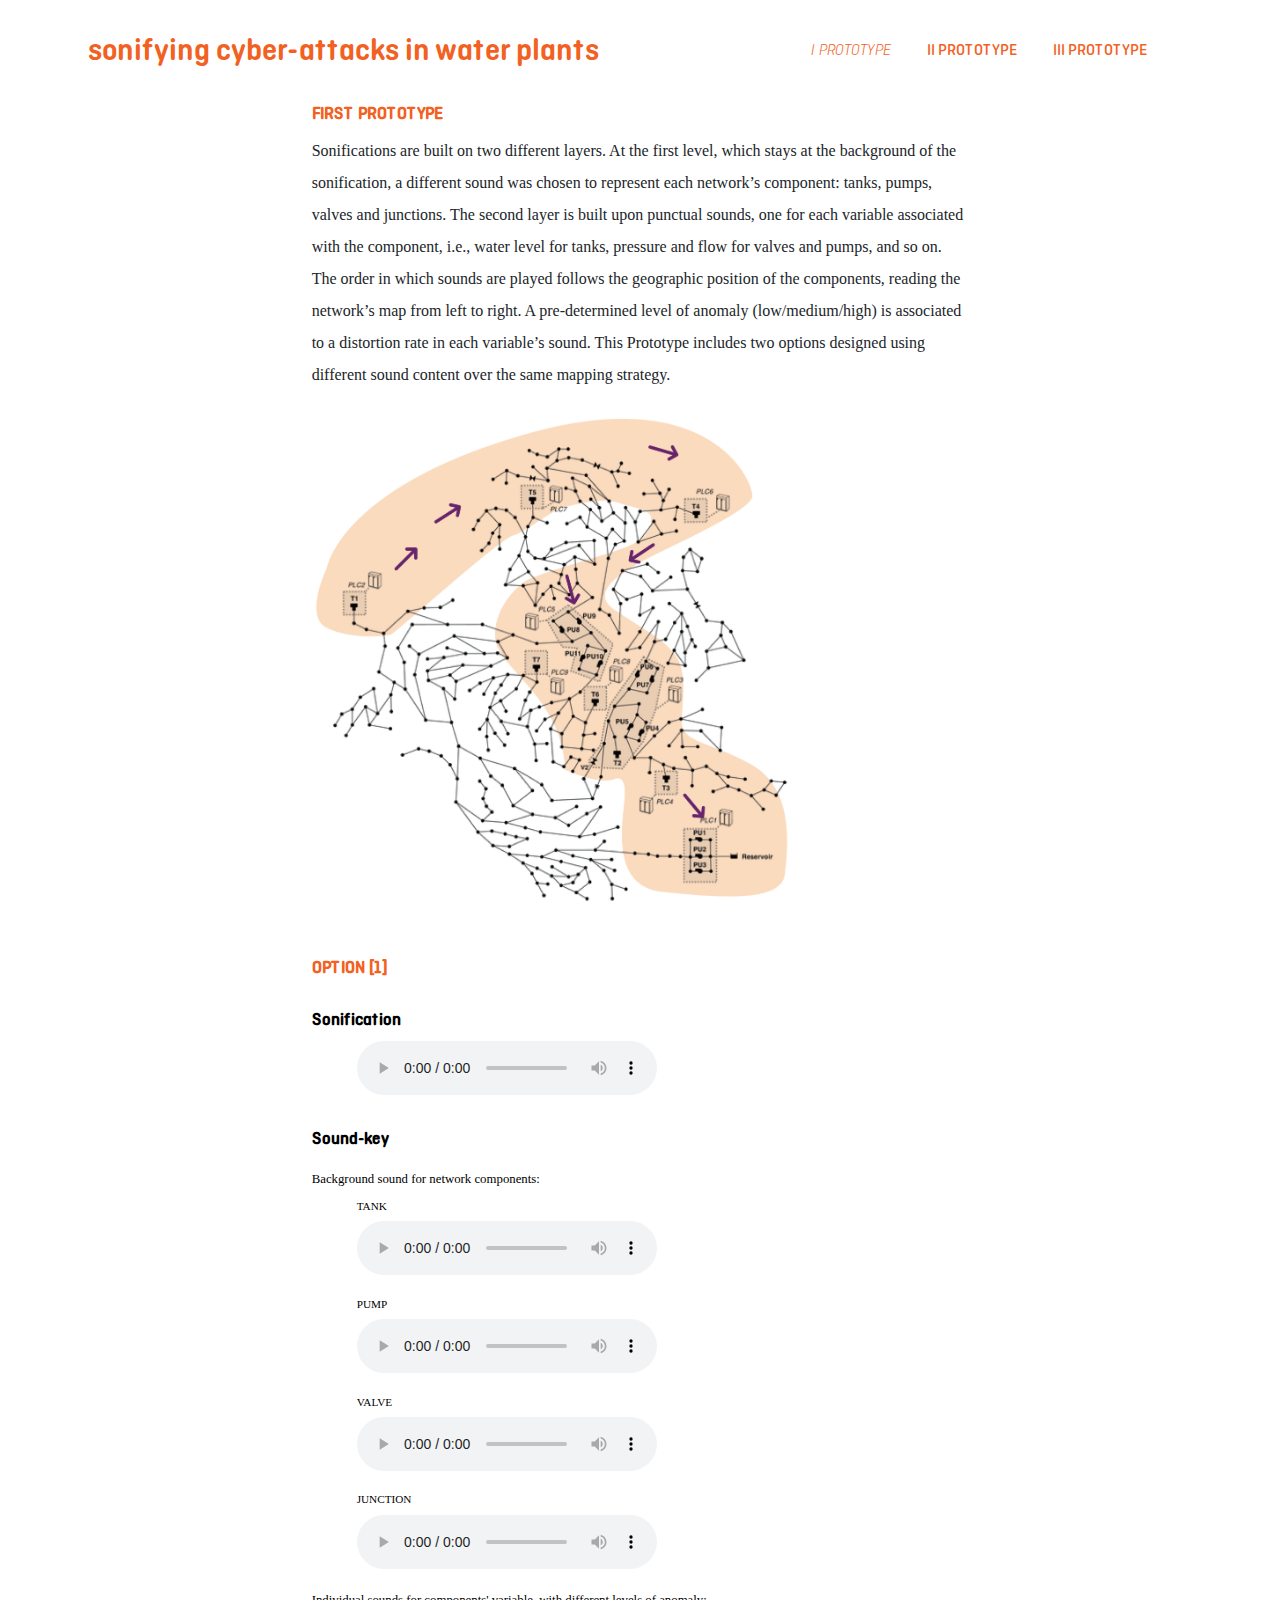
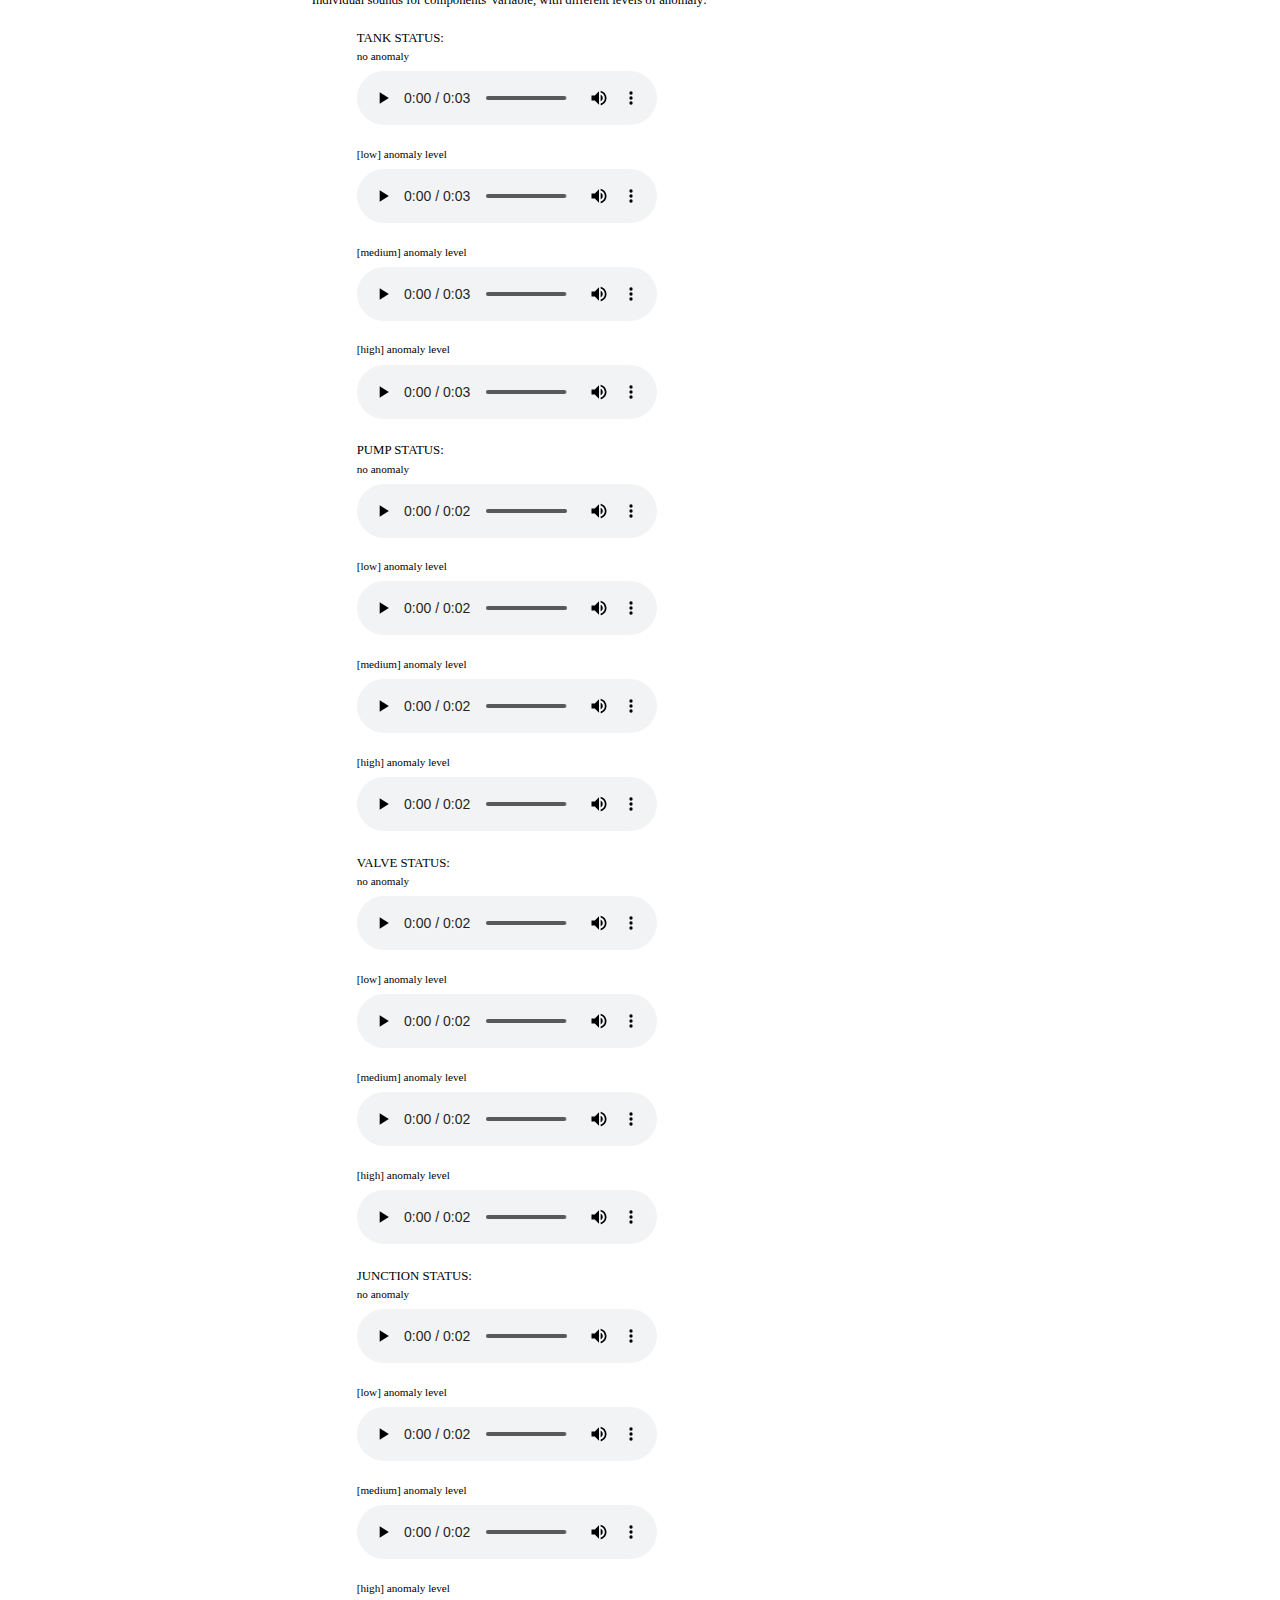
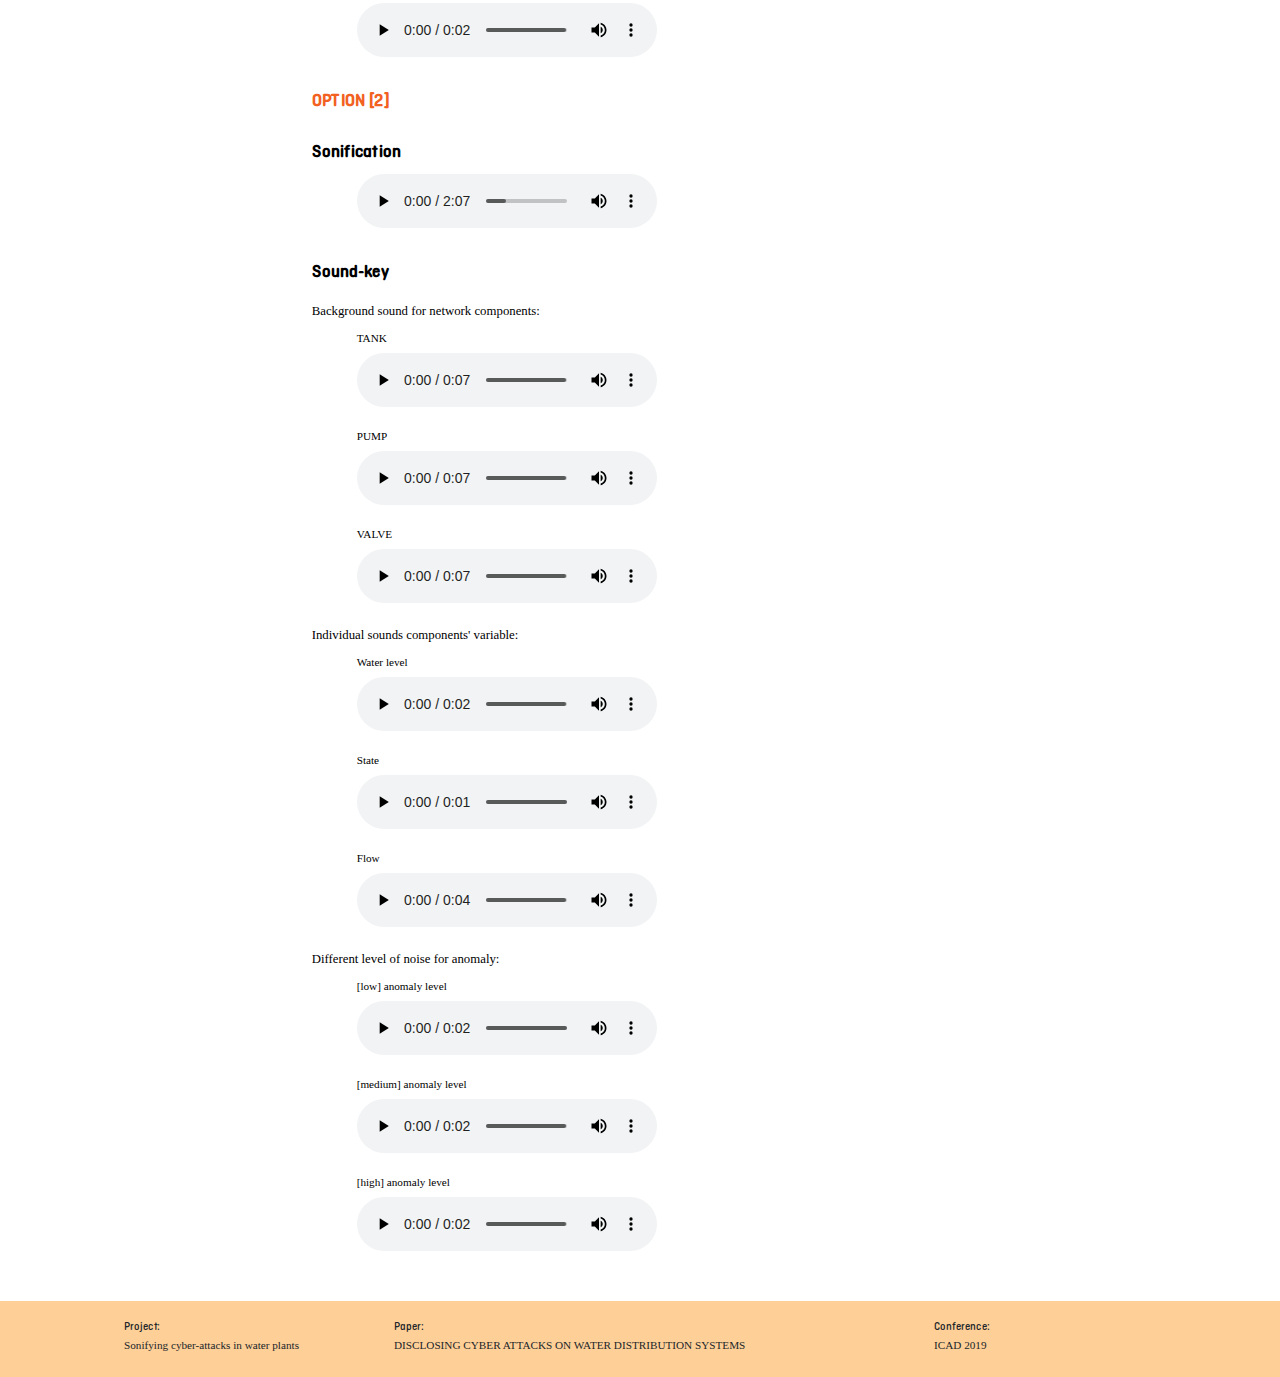
==== commit 072bda40: "1927" ====
--- a/p1.html
+++ b/p1.html
@@ -30,8 +30,9 @@
     		<span class="navbar-toggler-icon"></span>
   		</button>
 		<a class="name" href="index.html">sonifying cyber-attacks in water plants</a>
-		<div class="name2" href="presentation.html">s-c-a-w-p</div>
+		<a class="name2" href="presentation.html">s-c-a-w-p</a>
 		<div class="collapse navbar-collapse justify-content-end" id="navbar">
+			<a class="name2" href="presentation.html">intro</a>
 			<a class="ciccio" href="p1.html">I PROTOTYPE</a>
 			<a class="slim" href="p2.html">II PROTOTYPE</a>
 			<a class="slim" href="p3.html">III PROTOTYPE</a>
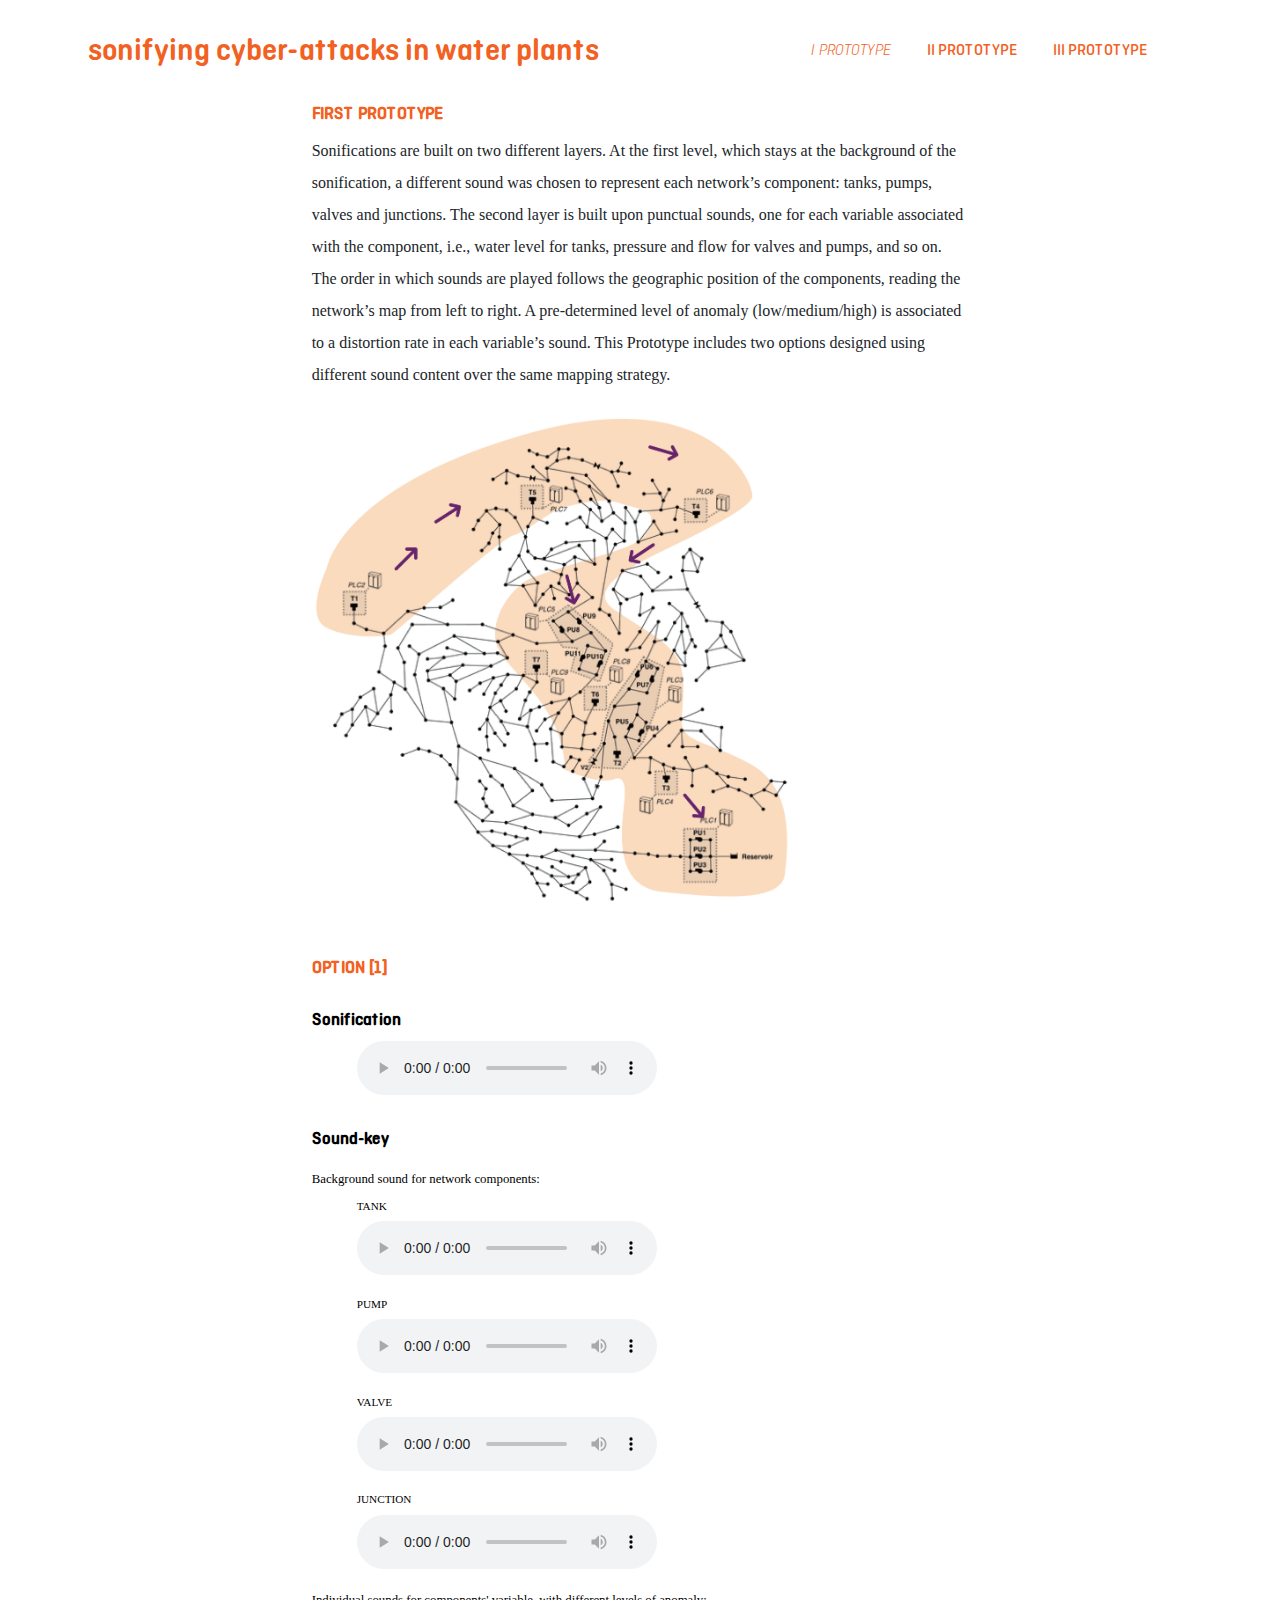
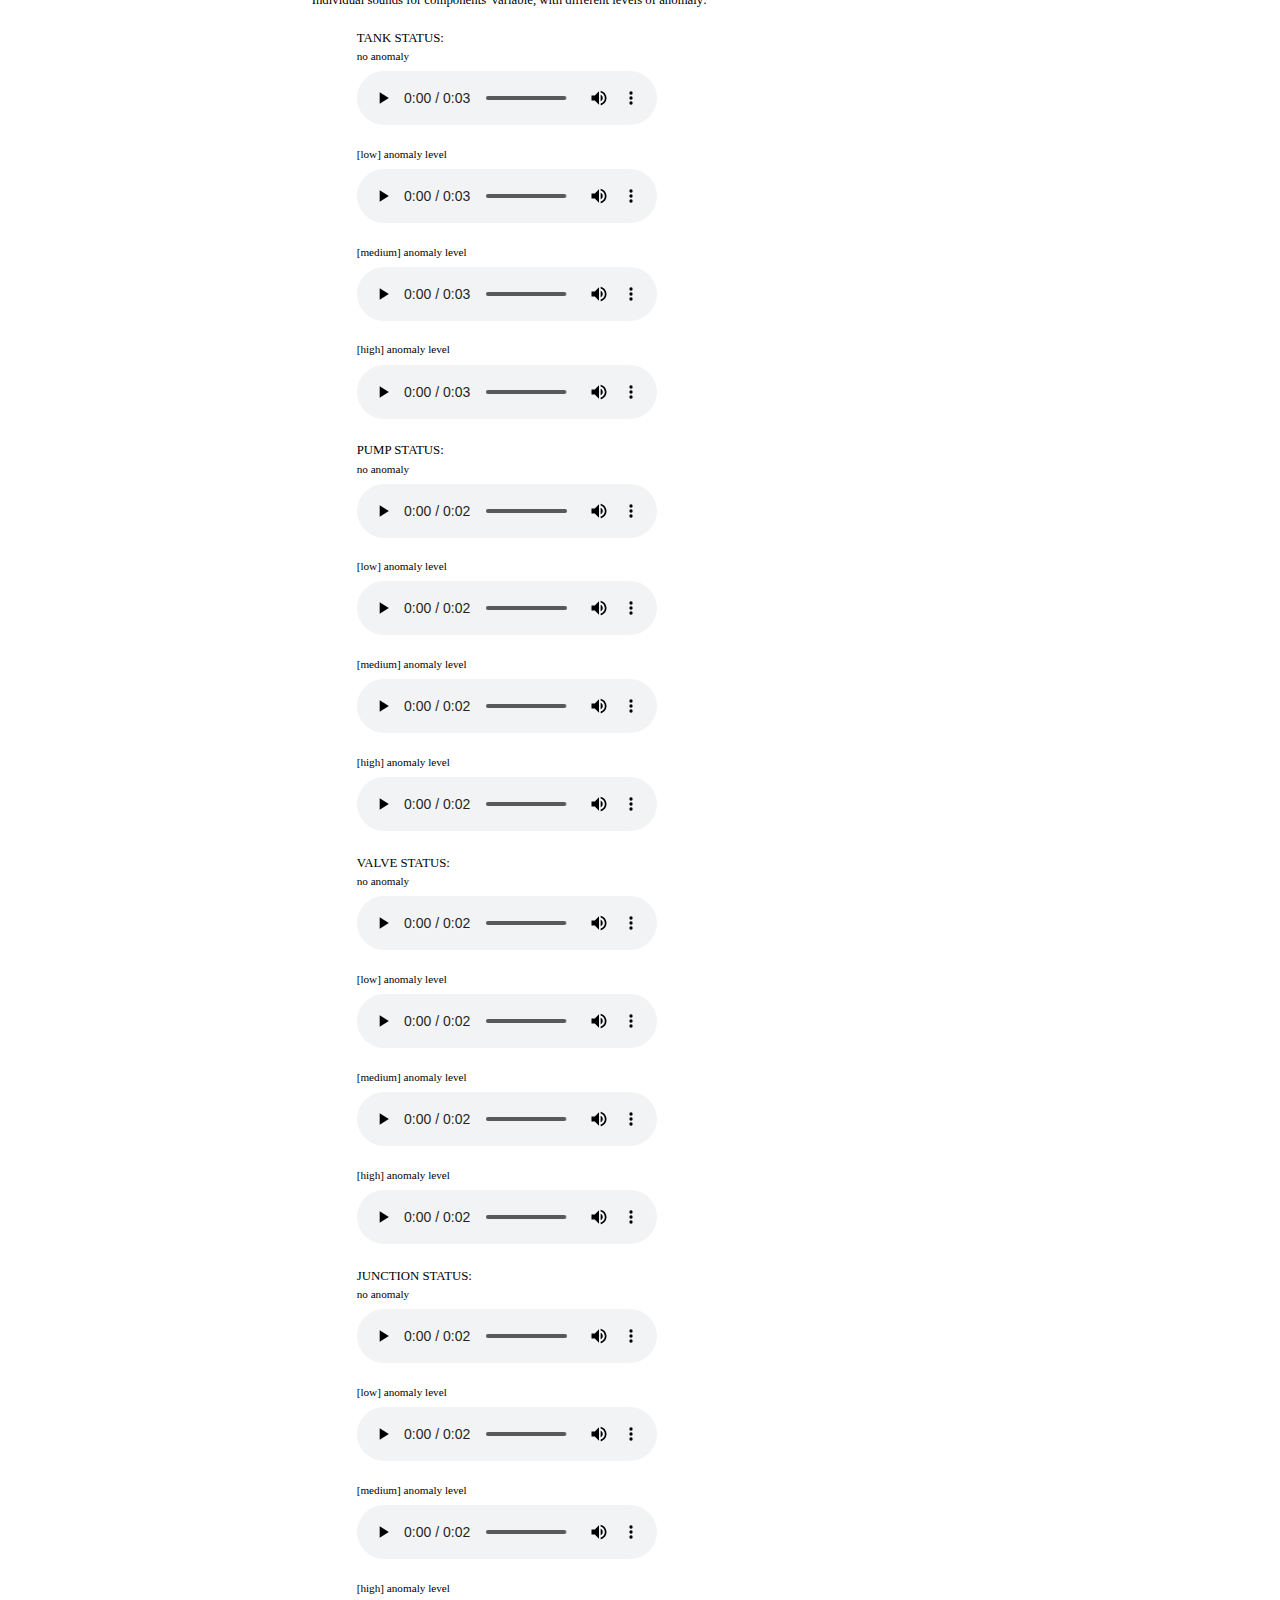
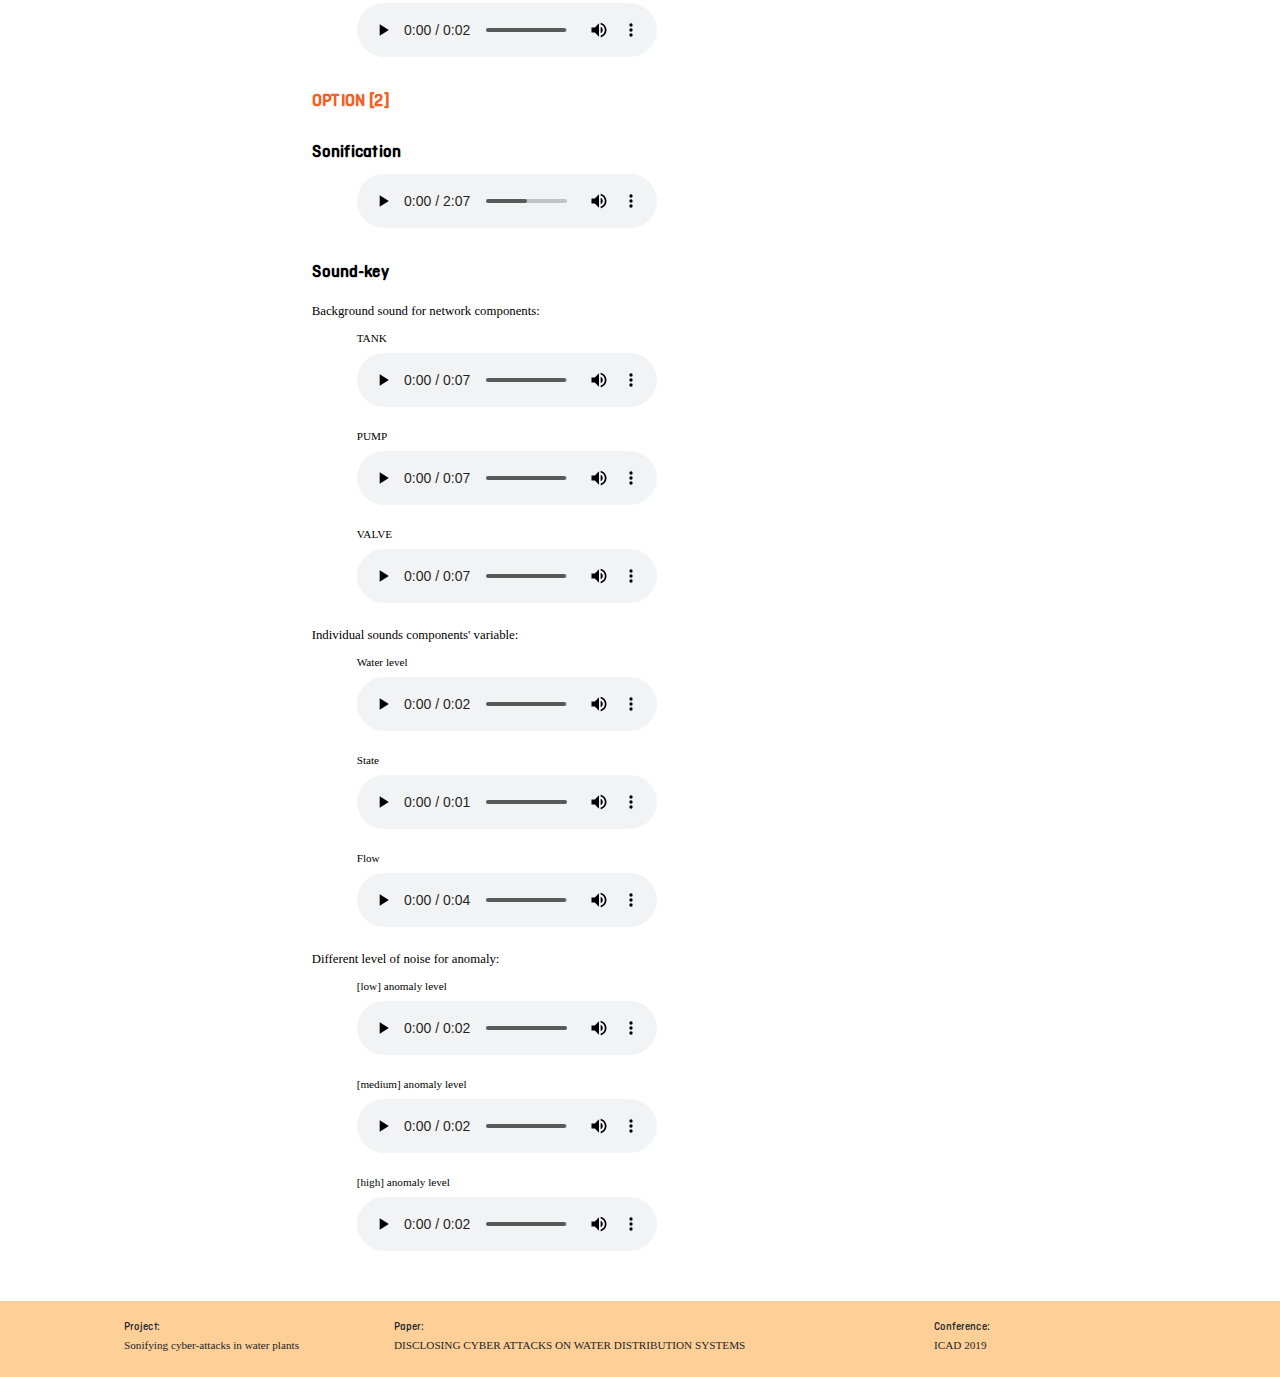
==== commit e980f444: "1935" ====
--- a/p1.html
+++ b/p1.html
@@ -30,9 +30,9 @@
     		<span class="navbar-toggler-icon"></span>
   		</button>
 		<a class="name" href="index.html">sonifying cyber-attacks in water plants</a>
-		<a class="name2" href="presentation.html">s-c-a-w-p</a>
+		<a class="name2" href="index.html">s-c-a-w-p</a>
 		<div class="collapse navbar-collapse justify-content-end" id="navbar">
-			<a class="name2" href="presentation.html">intro</a>
+<!--			<a class="name2" href="index.html">intro</a>-->
 			<a class="ciccio" href="p1.html">I PROTOTYPE</a>
 			<a class="slim" href="p2.html">II PROTOTYPE</a>
 			<a class="slim" href="p3.html">III PROTOTYPE</a>
--- a/style.css
+++ b/style.css
@@ -109,6 +109,7 @@
 	/*	background-image: './assets/hamburger.png';*/
 	background-color: transparent;
 	border: transparent;
+	outline: none;
 }
 
 .button {
@@ -254,6 +255,7 @@
 }
 
 
+
 .domanda {
 	margin-top: 2.8vh;
 	font-family: 'ciu-regular';
